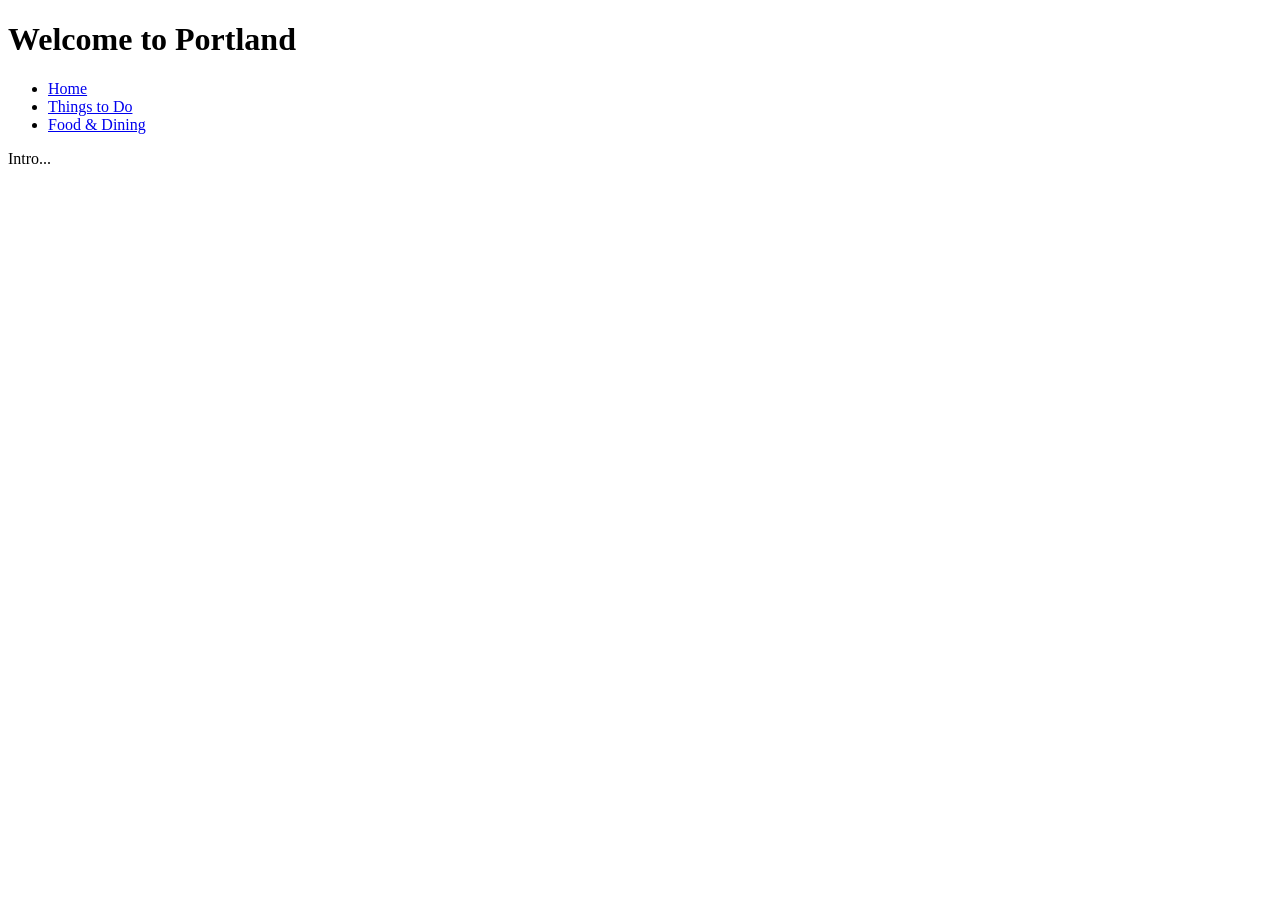
==== portland-local-guide/index.html @ dcd96c6d "uploaded project files" ====
<!DOCTYPE html>
<html lang="en">
<head>
    <meta charset="UTF-8">
    <meta name="viewport" content="width=device-width, initial-scale=1.0">
    <title>Portland Local Guide</title>
    <link rel="stylesheet" href="css/style.css">
</head>
<body>
    <header>
        <h1>Welcome to Portland</h1>
        <nav>
            <ul>
                <li><a href="index.html">Home</a></li>
                <li><a href="things-to-do.html">Things to Do</a></li>
                <li><a href="food-dining.html">Food & Dining</a></li>
            </ul>
        </nav>
    </header>
    <main>
        <p>Intro...</p>
    </main>
</body>
</html>
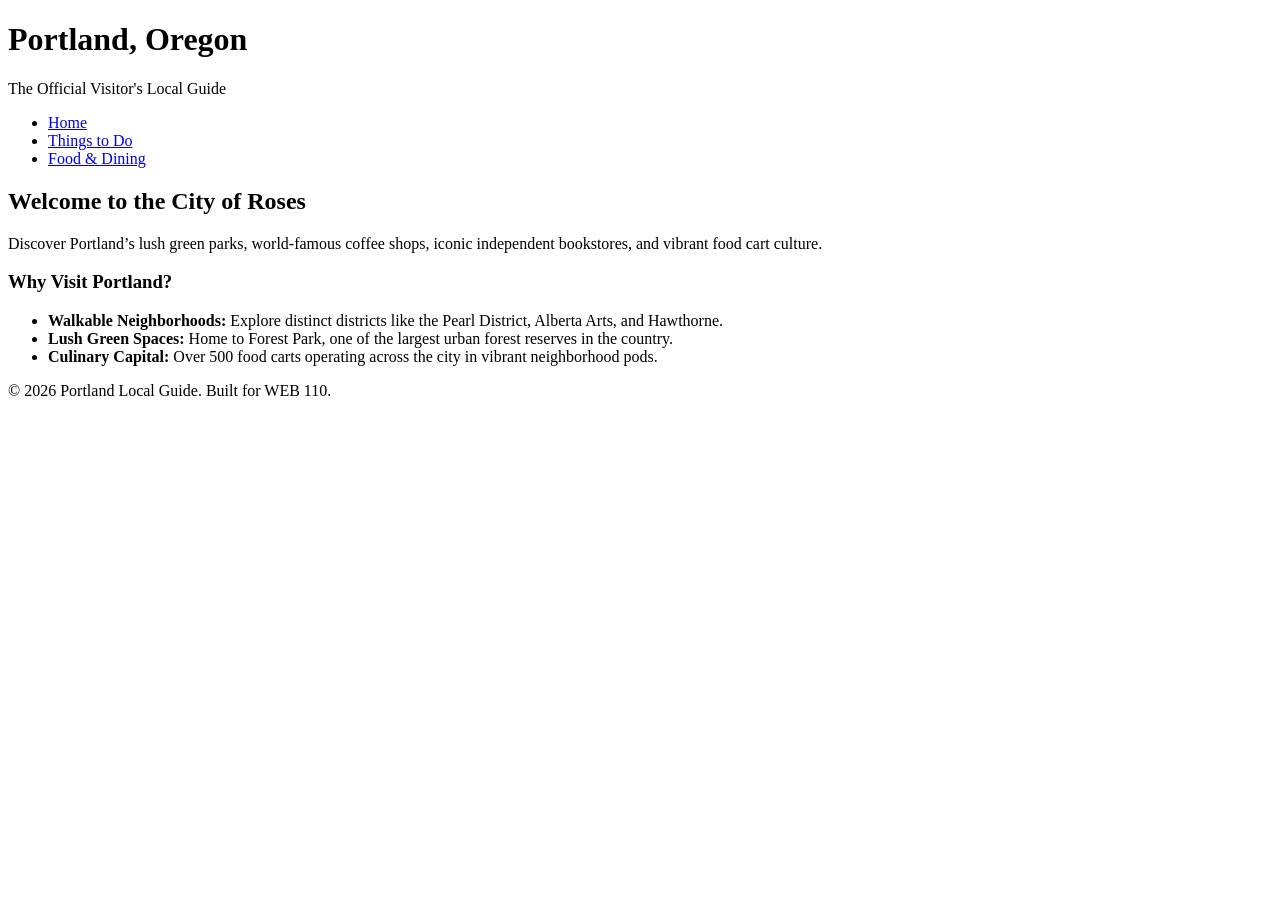
==== commit 0e29596b: "Week 10 updated index.html Updated the HTML structure and content for the Portland Local Guide page," ====
--- a/portland-local-guide/index.html
+++ b/portland-local-guide/index.html
@@ -1,24 +1,45 @@
 <!DOCTYPE html>
 <html lang="en">
 <head>
-    <meta charset="UTF-8">
-    <meta name="viewport" content="width=device-width, initial-scale=1.0">
-    <title>Portland Local Guide</title>
-    <link rel="stylesheet" href="css/style.css">
+  <meta charset="UTF-8">
+  <meta name="viewport" content="width=device-width, initial-scale=1.0">
+  <title>Portland Local Guide | Home</title>
+  <link rel="stylesheet" href="css/style.css">
 </head>
 <body>
-    <header>
-        <h1>Welcome to Portland</h1>
-        <nav>
-            <ul>
-                <li><a href="index.html">Home</a></li>
-                <li><a href="things-to-do.html">Things to Do</a></li>
-                <li><a href="food-dining.html">Food & Dining</a></li>
-            </ul>
-        </nav>
-    </header>
-    <main>
-        <p>Intro...</p>
-    </main>
+
+  <header>
+    <h1>Portland, Oregon</h1>
+    <p>The Official Visitor's Local Guide</p>
+    <nav>
+      <ul>
+        <li><a href="index.html">Home</a></li>
+        <li><a href="things-to-do.html">Things to Do</a></li>
+        <li><a href="food-dining.html">Food &amp; Dining</a></li>
+      </ul>
+    </nav>
+  </header>
+
+  <main>
+    <section class="hero">
+      <h2>Welcome to the City of Roses</h2>
+      <p>Discover Portland’s lush green parks, world-famous coffee shops, iconic independent bookstores, and vibrant food cart culture.</p>
+      <!-- TODO: Add hero image of Portland skyline or Mount Hood -->
+    </section>
+
+    <section class="highlights">
+      <h3>Why Visit Portland?</h3>
+      <ul>
+        <li><strong>Walkable Neighborhoods:</strong> Explore distinct districts like the Pearl District, Alberta Arts, and Hawthorne.</li>
+        <li><strong>Lush Green Spaces:</strong> Home to Forest Park, one of the largest urban forest reserves in the country.</li>
+        <li><strong>Culinary Capital:</strong> Over 500 food carts operating across the city in vibrant neighborhood pods.</li>
+      </ul>
+    </section>
+  </main>
+
+  <footer>
+    <p>&copy; 2026 Portland Local Guide. Built for WEB 110.</p>
+  </footer>
+
 </body>
-</html>+</html>
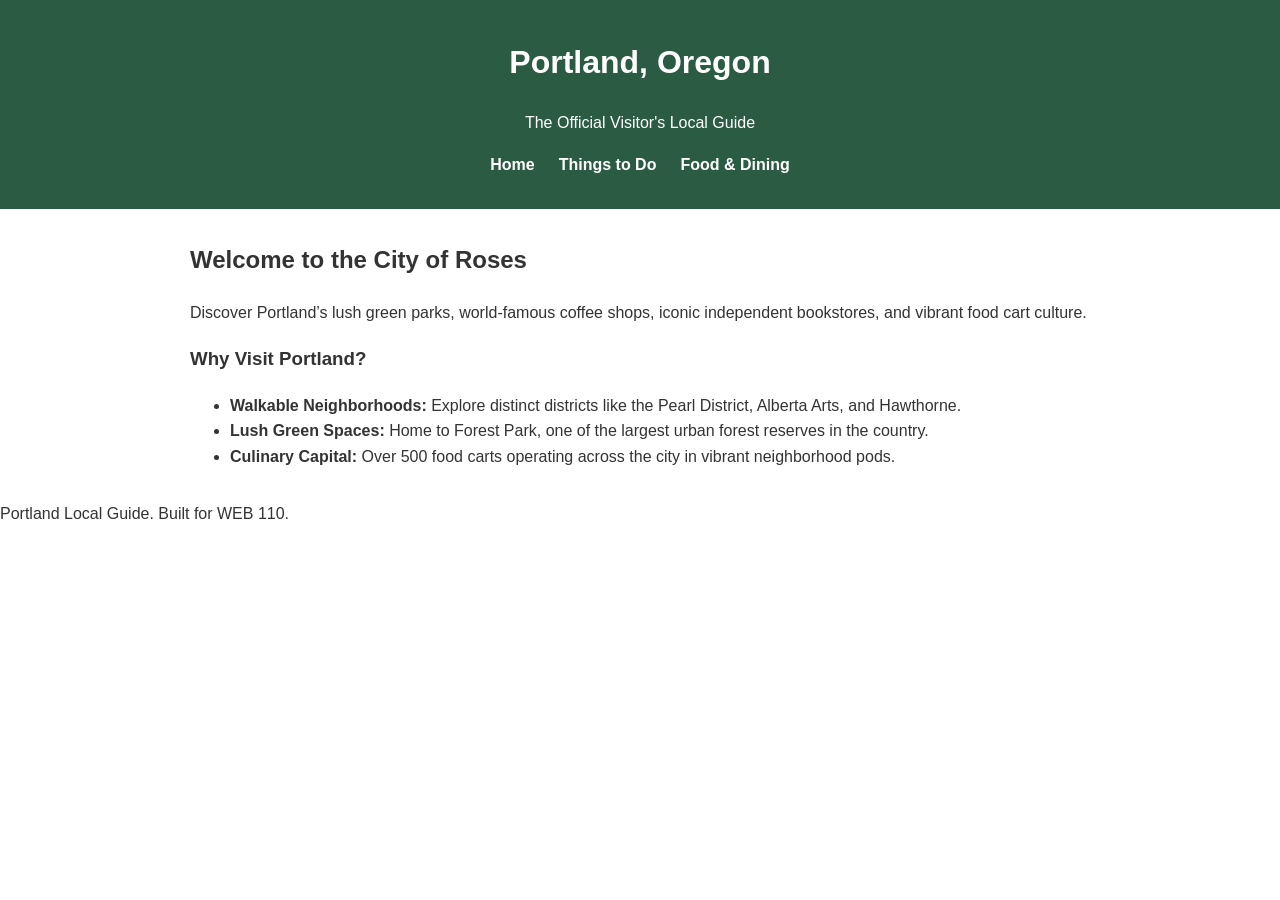
==== commit 1979f3b6: "Fix stylesheet path and update footer text Updated the stylesheet link to use 'CSS/styles.css' and r" ====
--- a/portland-local-guide/index.html
+++ b/portland-local-guide/index.html
@@ -4,7 +4,7 @@
   <meta charset="UTF-8">
   <meta name="viewport" content="width=device-width, initial-scale=1.0">
   <title>Portland Local Guide | Home</title>
-  <link rel="stylesheet" href="css/style.css">
+  <link rel="stylesheet" href="CSS/styles.css">
 </head>
 <body>
 
@@ -38,7 +38,7 @@
   </main>
 
   <footer>
-    <p>&copy; 2026 Portland Local Guide. Built for WEB 110.</p>
+    <p> Portland Local Guide. Built for WEB 110.</p>
   </footer>
 
 </body>
--- a/portland-local-guide/CSS/styles.css
+++ b/portland-local-guide/CSS/styles.css
@@ -0,0 +1,56 @@
+/* General Layout */
+body {
+  font-family: Arial, Helvetica, sans-serif;
+  line-height: 1.6;
+  margin: 0;
+  padding: 0;
+  color: #333;
+}
+
+header {
+  background-color: #2b5b43; /* Forest Green */
+  color: #fff;
+  padding: 1rem;
+  text-align: center;
+}
+
+nav ul {
+  list-style: none;
+  padding: 0;
+  display: flex;
+  justify-content: center;
+  gap: 1.5rem;
+}
+
+nav a {
+  color: #fff;
+  text-decoration: none;
+  font-weight: bold;
+}
+
+nav a:hover {
+  text-decoration: underline;
+}
+
+main {
+  max-width: 900px;
+  margin: 2rem auto;
+  padding: 0 1rem;
+}
+
+/* Card Styling */
+.card-container {
+  display: flex;
+  flex-wrap: wrap;
+  gap: 1.5rem;
+  margin-top: 1rem;
+}
+
+.card {
+  border: 1px solid #ddd;
+  border-radius: 8px;
+  padding: 1rem;
+  flex: 1 1 calc(33.333% - 1.5rem);
+  box-shadow: 0 2px 5px rgba(0,0,0,0.1);
+  background-color: #fdfdfd;
+}
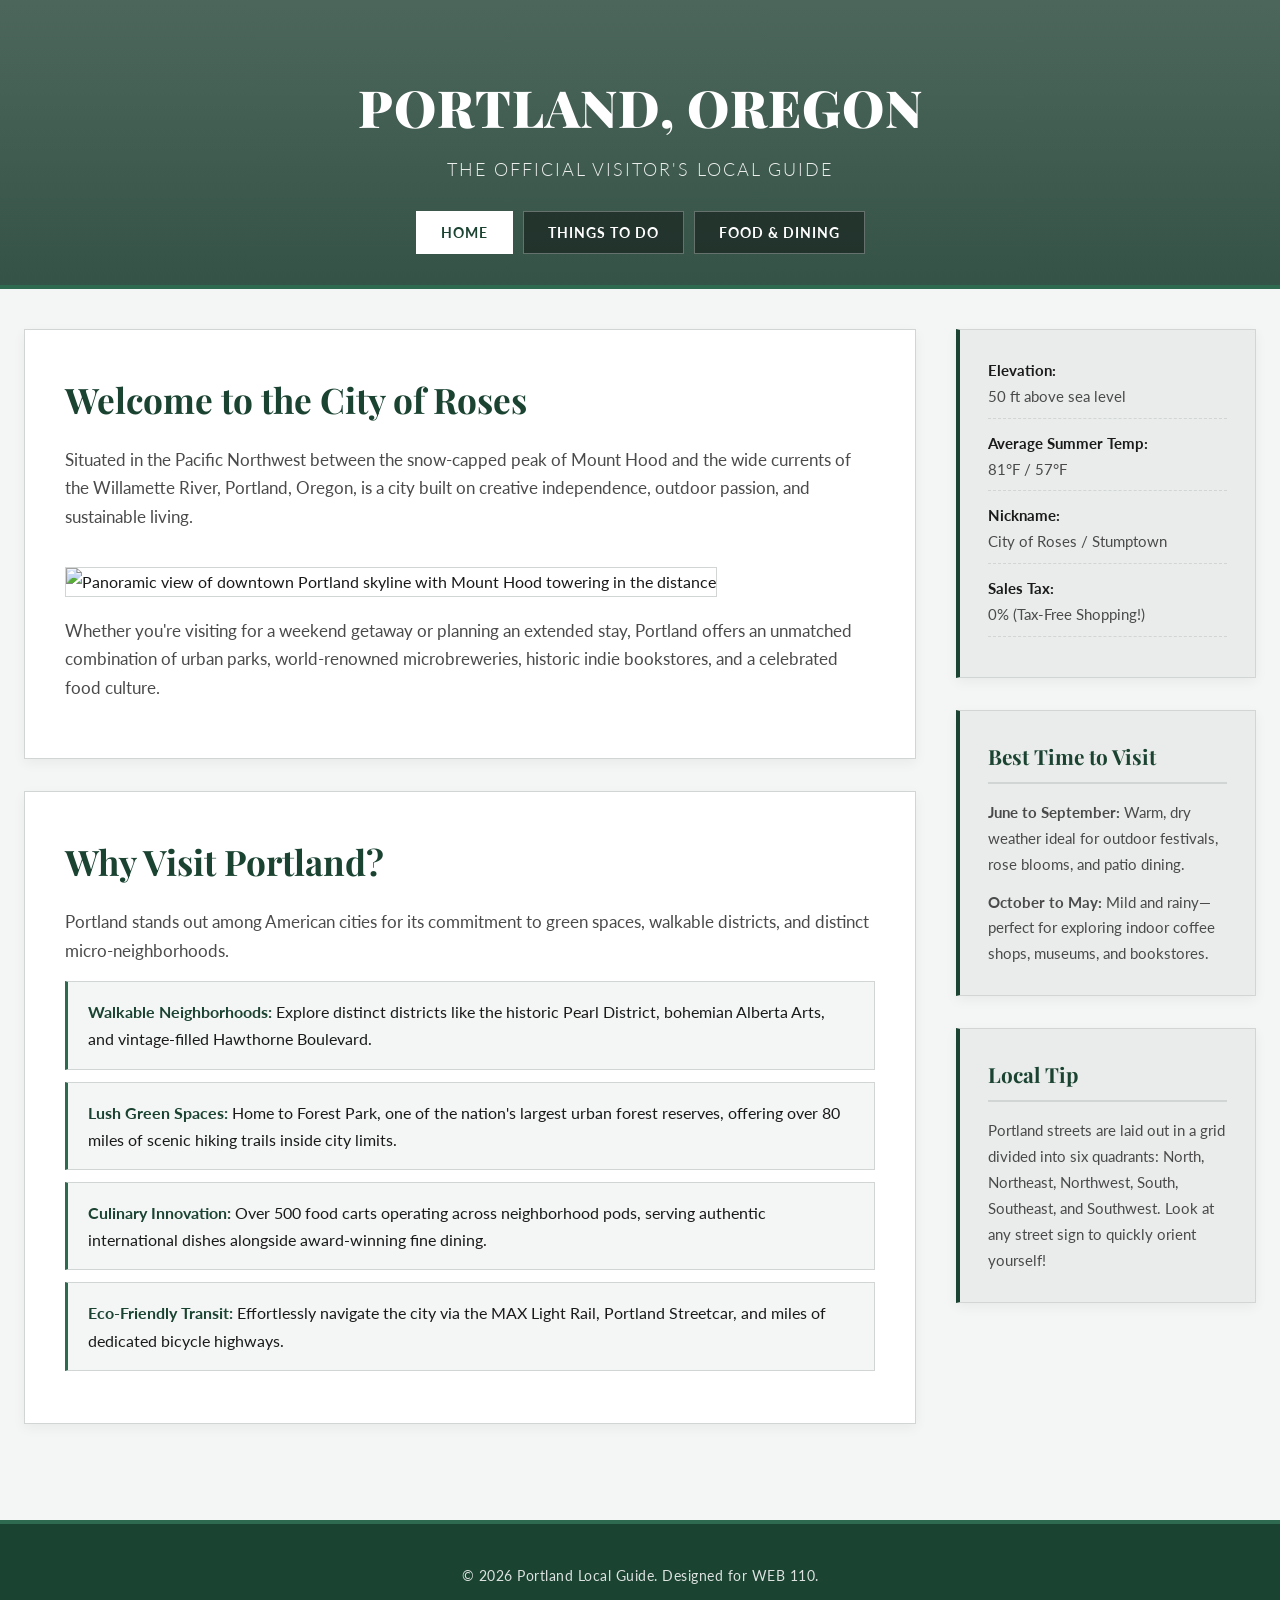
==== commit 628f8361: "Week 11 index.html Updated the structure and content of the Portland Local Guide homepage, including" ====
--- a/portland-local-guide/index.html
+++ b/portland-local-guide/index.html
@@ -8,37 +8,71 @@
 </head>
 <body>
 
-  <header>
-    <h1>Portland, Oregon</h1>
-    <p>The Official Visitor's Local Guide</p>
-    <nav>
-      <ul>
-        <li><a href="index.html">Home</a></li>
-        <li><a href="things-to-do.html">Things to Do</a></li>
-        <li><a href="food-dining.html">Food &amp; Dining</a></li>
-      </ul>
-    </nav>
+  <!-- Banner -->
+  <header class="top-banner">
+    <div class="banner-content">
+      <h1>Portland, Oregon</h1>
+      <p>The Official Visitor's Local Guide</p>
+      <nav>
+        <ul>
+          <li><a href="index.html" class="active">Home</a></li>
+          <li><a href="things-to-do.html">Things to Do</a></li>
+          <li><a href="food-dining.html">Food &amp; Dining</a></li>
+        </ul>
+      </nav>
+    </div>
   </header>
 
-  <main>
-    <section class="hero">
-      <h2>Welcome to the City of Roses</h2>
-      <p>Discover Portland’s lush green parks, world-famous coffee shops, iconic independent bookstores, and vibrant food cart culture.</p>
-      <!-- TODO: Add hero image of Portland skyline or Mount Hood -->
-    </section>
+  <div class="page-wrapper">
+    <!-- Body Content -->
+    <main>
+      <section class="hero-box">
+        <h2>Welcome to the City of Roses</h2>
+        <p>Situated in the Pacific Northwest between the snow-capped peak of Mount Hood and the wide currents of the Willamette River, Portland, Oregon, is a city built on creative independence, outdoor passion, and sustainable living.</p>
+        
+        <img src="Images/portland_skyline.jpg" alt="Panoramic view of downtown Portland skyline with Mount Hood towering in the distance" class="hero-image">
+        
+        <p>Whether you're visiting for a weekend getaway or planning an extended stay, Portland offers an unmatched combination of urban parks, world-renowned microbreweries, historic indie bookstores, and a celebrated food culture.</p>
+      </section>
 
-    <section class="highlights">
-      <h3>Why Visit Portland?</h3>
-      <ul>
-        <li><strong>Walkable Neighborhoods:</strong> Explore distinct districts like the Pearl District, Alberta Arts, and Hawthorne.</li>
-        <li><strong>Lush Green Spaces:</strong> Home to Forest Park, one of the largest urban forest reserves in the country.</li>
-        <li><strong>Culinary Capital:</strong> Over 500 food carts operating across the city in vibrant neighborhood pods.</li>
-      </ul>
-    </section>
-  </main>
+      <section class="intro-box">
+        <h2>Why Visit Portland?</h2>
+        <p>Portland stands out among American cities for its commitment to green spaces, walkable districts, and distinct micro-neighborhoods.</p>
+        <ul class="highlights-list">
+          <li><strong>Walkable Neighborhoods:</strong> Explore distinct districts like the historic Pearl District, bohemian Alberta Arts, and vintage-filled Hawthorne Boulevard.</li>
+          <li><strong>Lush Green Spaces:</strong> Home to Forest Park, one of the nation's largest urban forest reserves, offering over 80 miles of scenic hiking trails inside city limits.</li>
+          <li><strong>Culinary Innovation:</strong> Over 500 food carts operating across neighborhood pods, serving authentic international dishes alongside award-winning fine dining.</li>
+          <li><strong>Eco-Friendly Transit:</strong> Effortlessly navigate the city via the MAX Light Rail, Portland Streetcar, and miles of dedicated bicycle highways.</li>
+        </ul>
+      </section>
+    </main>
+
+    <!-- Sidebar -->
+    <aside class="sidebar">
+      <div class="widget">
+        <ul>
+          <li><strong>Elevation:</strong> 50 ft above sea level</li>
+          <li><strong>Average Summer Temp:</strong> 81°F / 57°F</li>
+          <li><strong>Nickname:</strong> City of Roses / Stumptown</li>
+          <li><strong>Sales Tax:</strong> 0% (Tax-Free Shopping!)</li>
+        </ul>
+      </div>
+
+      <div class="widget">
+        <h3>Best Time to Visit</h3>
+        <p><strong>June to September:</strong> Warm, dry weather ideal for outdoor festivals, rose blooms, and patio dining.</p>
+        <p style="margin-top: 0.75rem;"><strong>October to May:</strong> Mild and rainy—perfect for exploring indoor coffee shops, museums, and bookstores.</p>
+      </div>
+
+      <div class="widget">
+        <h3>Local Tip</h3>
+        <p>Portland streets are laid out in a grid divided into six quadrants: North, Northeast, Northwest, South, Southeast, and Southwest. Look at any street sign to quickly orient yourself!</p>
+      </div>
+    </aside>
+  </div>
 
   <footer>
-    <p> Portland Local Guide. Built for WEB 110.</p>
+    <p>&copy; 2026 Portland Local Guide. Designed for WEB 110.</p>
   </footer>
 
 </body>
--- a/portland-local-guide/CSS/styles.css
+++ b/portland-local-guide/CSS/styles.css
@@ -1,56 +1,319 @@
-/* General Layout */
-body {
-  font-family: Arial, Helvetica, sans-serif;
-  line-height: 1.6;
+@import url('https://fonts.googleapis.com/css2?family=Lato:ital,wght@0,300;0,400;0,700;1,400&family=Playfair+Display:wght@500;700;900&display=swap');
+
+:root {
+  --primary-color: #1b4332;
+  --accent-color: #2d6a4f;
+  --light-bg: #f4f6f5;
+  --sidebar-bg: #e9ecea;
+  --card-bg: #ffffff;
+  --text-dark: #1a1a1a;
+  --text-muted: #4a4a4a;
+  --border-color: #d1d5d3;
+  --font-serif: 'Playfair Display', Georgia, serif;
+  --font-sans: 'Lato', 'Segoe UI', sans-serif;
+  --shadow-square: 0 4px 12px rgba(0, 0, 0, 0.05);
+}
+
+* {
+  box-sizing: border-box;
   margin: 0;
   padding: 0;
-  color: #333;
-}
-
-header {
-  background-color: #2b5b43; /* Forest Green */
-  color: #fff;
-  padding: 1rem;
+  border-radius: 0 !important;
+}
+
+body {
+  font-family: var(--font-sans);
+  color: var(--text-dark);
+  background-color: var(--light-bg);
+  line-height: 1.7;
+}
+
+header.top-banner {
+  background: linear-gradient(rgba(20, 54, 40, 0.75), rgba(20, 54, 40, 0.85)),
+              url('../Images/portland_skyline.jpg') center/cover no-repeat;
+  color: #ffffff;
+  padding: 4rem 2rem 2.5rem 2rem;
   text-align: center;
-}
-
-nav ul {
+  border-bottom: 4px solid var(--accent-color);
+
+  .banner-content {
+    max-width: 900px;
+    margin: 0 auto;
+
+    h1 {
+      font-family: var(--font-serif);
+      font-size: 3.2rem;
+      font-weight: 900;
+      letter-spacing: 1px;
+      margin-bottom: 0.2rem;
+      text-transform: uppercase;
+    }
+
+    p {
+      font-size: 1.15rem;
+      font-weight: 300;
+      letter-spacing: 2px;
+      text-transform: uppercase;
+      margin-bottom: 2rem;
+      opacity: 0.9;
+    }
+  }
+
+  nav {
+    display: flex;
+    justify-content: center;
+
+    ul {
+      display: flex;
+      flex-wrap: wrap;
+      gap: 10px;
+      list-style: none;
+
+      li a {
+        color: #ffffff;
+        text-decoration: none;
+        font-family: var(--font-sans);
+        font-weight: 700;
+        font-size: 0.9rem;
+        letter-spacing: 1px;
+        text-transform: uppercase;
+        padding: 12px 24px;
+        background-color: rgba(0, 0, 0, 0.4);
+        border: 1px solid rgba(255, 255, 255, 0.3);
+        transition: all 0.25s ease;
+
+        &:hover, &.active {
+          background-color: #ffffff;
+          color: var(--primary-color);
+          border-color: #ffffff;
+        }
+      }
+    }
+  }
+}
+
+.page-wrapper {
+  max-width: 1280px;
+  margin: 2.5rem auto;
+  padding: 0 1.5rem;
+  display: grid;
+  grid-template-columns: minmax(0, 1fr) 300px;
+  gap: 2.5rem;
+}
+
+main {
+  min-width: 0;
+}
+
+aside.sidebar {
+  display: flex;
+  flex-direction: column;
+  gap: 2rem;
+
+  .widget {
+    background-color: var(--sidebar-bg);
+    padding: 1.75rem;
+    border: 1px solid var(--border-color);
+    border-left: 4px solid var(--primary-color);
+    box-shadow: var(--shadow-square);
+
+    h3 {
+      font-family: var(--font-serif);
+      font-size: 1.3rem;
+      color: var(--primary-color);
+      margin-bottom: 1rem;
+      border-bottom: 2px solid var(--border-color);
+      padding-bottom: 0.5rem;
+    }
+
+    p, ul {
+      font-size: 0.95rem;
+      color: var(--text-muted);
+    }
+
+    ul {
+      list-style: none;
+
+      li {
+        margin-bottom: 0.75rem;
+        padding-bottom: 0.5rem;
+        border-bottom: 1px dashed var(--border-color);
+
+        strong {
+          color: var(--text-dark);
+          display: block;
+        }
+      }
+    }
+  }
+}
+
+.hero-box, .intro-box {
+  background-color: var(--card-bg);
+  padding: 2.5rem;
+  border: 1px solid var(--border-color);
+  margin-bottom: 2rem;
+  box-shadow: var(--shadow-square);
+
+  h2 {
+    font-family: var(--font-serif);
+    font-size: 2.2rem;
+    color: var(--primary-color);
+    margin-bottom: 1rem;
+  }
+
+  p {
+    color: var(--text-muted);
+    font-size: 1.05rem;
+    margin-bottom: 1rem;
+  }
+}
+
+.hero-image {
+  width: 100%;
+  height: 380px;
+  object-fit: cover;
+  border: 1px solid var(--border-color);
+  margin: 1.25rem 0;
+}
+
+.highlights-list {
   list-style: none;
-  padding: 0;
-  display: flex;
-  justify-content: center;
-  gap: 1.5rem;
-}
-
-nav a {
-  color: #fff;
-  text-decoration: none;
-  font-weight: bold;
-}
-
-nav a:hover {
-  text-decoration: underline;
-}
-
-main {
-  max-width: 900px;
-  margin: 2rem auto;
-  padding: 0 1rem;
-}
-
-/* Card Styling */
+  margin-top: 1rem;
+
+  li {
+    background-color: var(--light-bg);
+    padding: 1rem 1.25rem;
+    margin-bottom: 0.75rem;
+    border-left: 3px solid var(--accent-color);
+    border-top: 1px solid var(--border-color);
+    border-right: 1px solid var(--border-color);
+    border-bottom: 1px solid var(--border-color);
+
+    strong {
+      color: var(--primary-color);
+    }
+  }
+}
+
 .card-container {
   display: flex;
   flex-wrap: wrap;
-  gap: 1.5rem;
-  margin-top: 1rem;
+  gap: 1.75rem;
 }
 
 .card {
-  border: 1px solid #ddd;
-  border-radius: 8px;
-  padding: 1rem;
-  flex: 1 1 calc(33.333% - 1.5rem);
-  box-shadow: 0 2px 5px rgba(0,0,0,0.1);
-  background-color: #fdfdfd;
-}+  background-color: var(--card-bg);
+  flex: 1 1 250px;
+  min-width: 0;
+  padding: 1.75rem;
+  border: 1px solid var(--border-color);
+  border-top: 4px solid var(--primary-color);
+  box-shadow: var(--shadow-square);
+  transition: transform 0.2s ease, box-shadow 0.2s ease;
+
+  &:hover {
+    transform: translateY(-3px);
+    box-shadow: 0 8px 16px rgba(0, 0, 0, 0.1);
+  }
+
+  img {
+    width: 100%;
+    height: 190px;
+    object-fit: cover;
+    border: 1px solid var(--border-color);
+    margin-bottom: 1.25rem;
+  }
+
+  .card-tag {
+    display: block;
+    font-size: 0.75rem;
+    font-weight: 700;
+    letter-spacing: 1px;
+    text-transform: uppercase;
+    color: var(--accent-color);
+    margin-bottom: 0.4rem;
+  }
+
+  h3 {
+    font-family: var(--font-serif);
+    font-size: 1.4rem;
+    color: var(--primary-color);
+    margin-bottom: 0.75rem;
+  }
+
+  p {
+    font-size: 0.95rem;
+    color: var(--text-muted);
+    line-height: 1.6;
+  }
+}
+
+footer {
+  background-color: var(--primary-color);
+  color: #ffffff;
+  text-align: center;
+  padding: 2.5rem 1rem;
+  margin-top: 4rem;
+  border-top: 4px solid var(--accent-color);
+
+  p {
+    font-size: 0.9rem;
+    opacity: 0.85;
+    letter-spacing: 0.5px;
+  }
+}
+
+@media (max-width: 850px) {
+  .page-wrapper {
+    grid-template-columns: 1fr;
+    margin: 1.5rem auto;
+    padding: 0 1rem;
+    gap: 1.5rem;
+  }
+
+  aside.sidebar {
+    width: 100%;
+    margin-top: 1rem;
+  }
+
+  .card-container {
+    display: flex;
+    flex-direction: column;
+    gap: 1.5rem;
+  }
+
+  .card {
+    width: 100%;
+    flex: 1 1 100%;
+    flex-basis: 100%;
+  }
+}
+
+@media (max-width: 600px) {
+  header.top-banner {
+    padding: 2.5rem 1rem 1.5rem 1rem;
+
+    .banner-content h1 {
+      font-size: 2.2rem;
+    }
+
+    nav ul {
+      flex-direction: column;
+      width: 100%;
+
+      li a {
+        display: block;
+        width: 100%;
+      }
+    }
+  }
+
+  .hero-box, .intro-box {
+    padding: 1.5rem;
+  }
+
+  .hero-image {
+    height: 240px;
+  }
+}
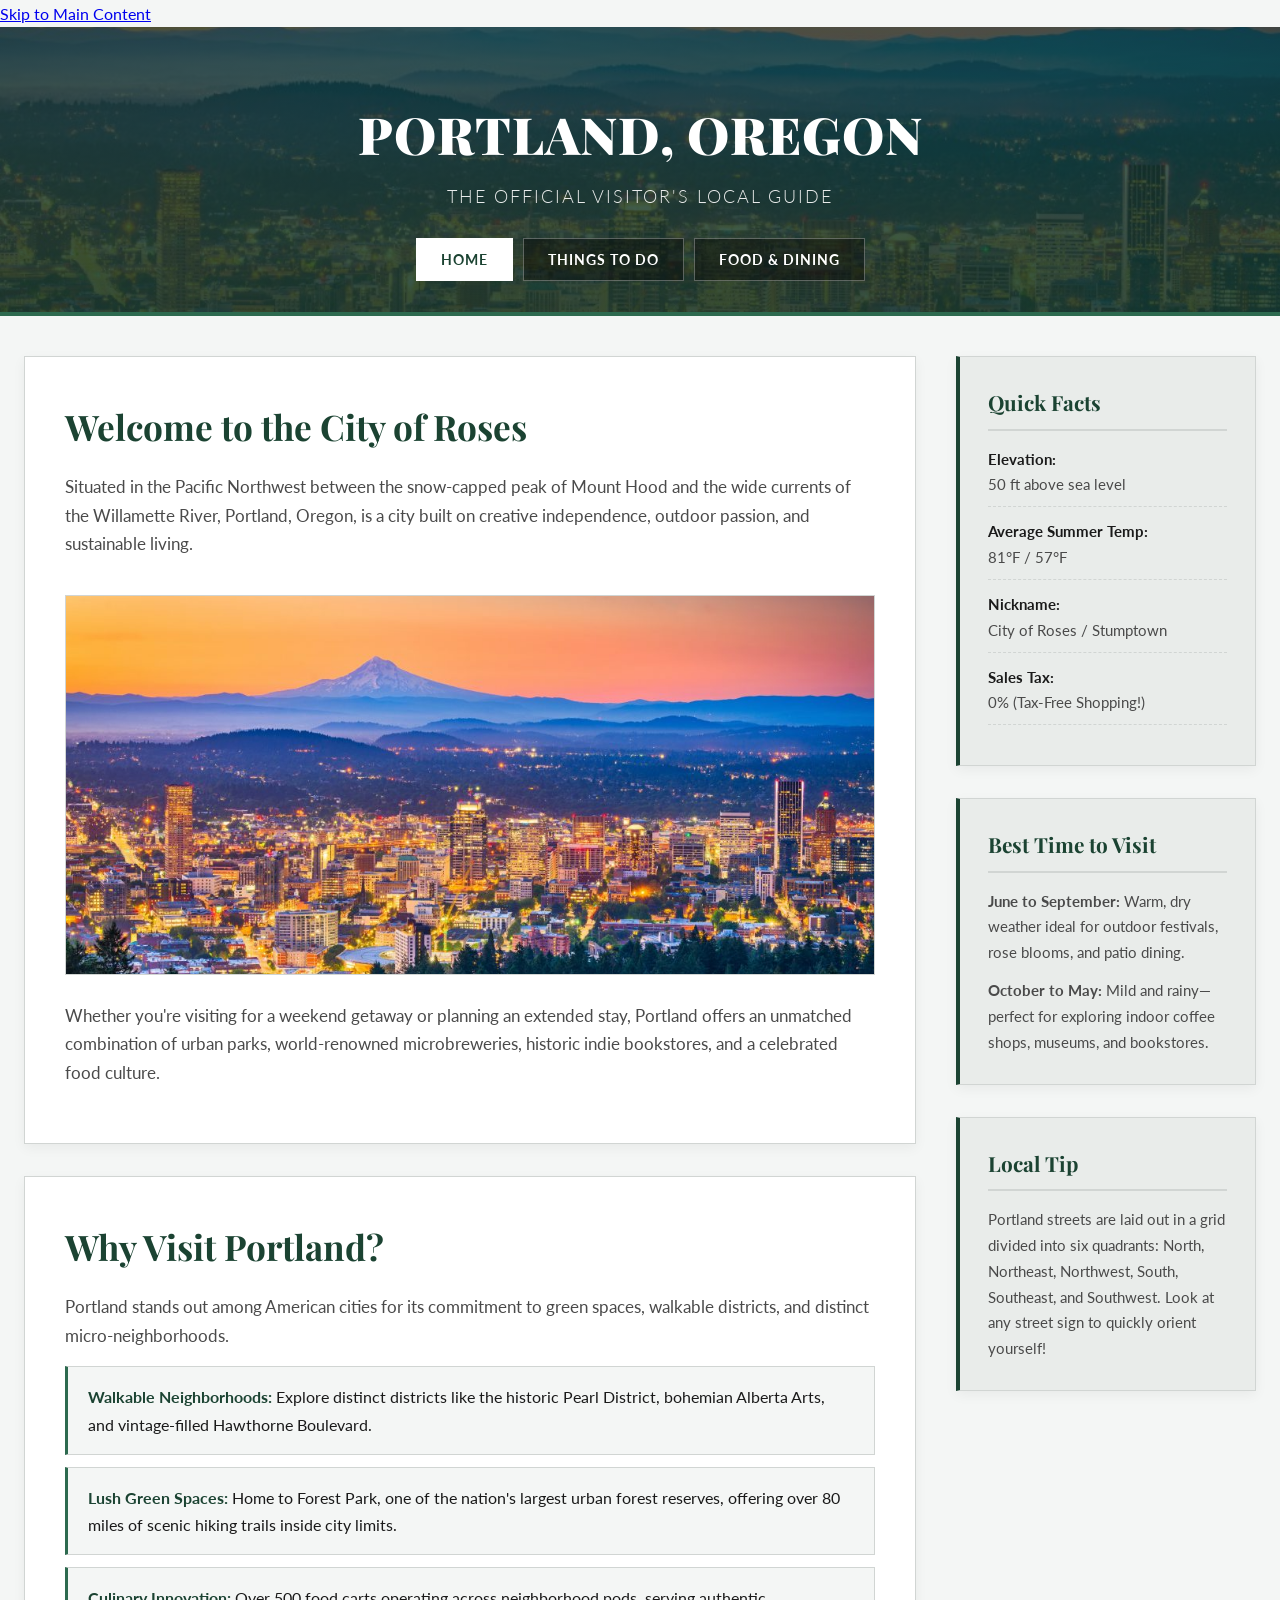
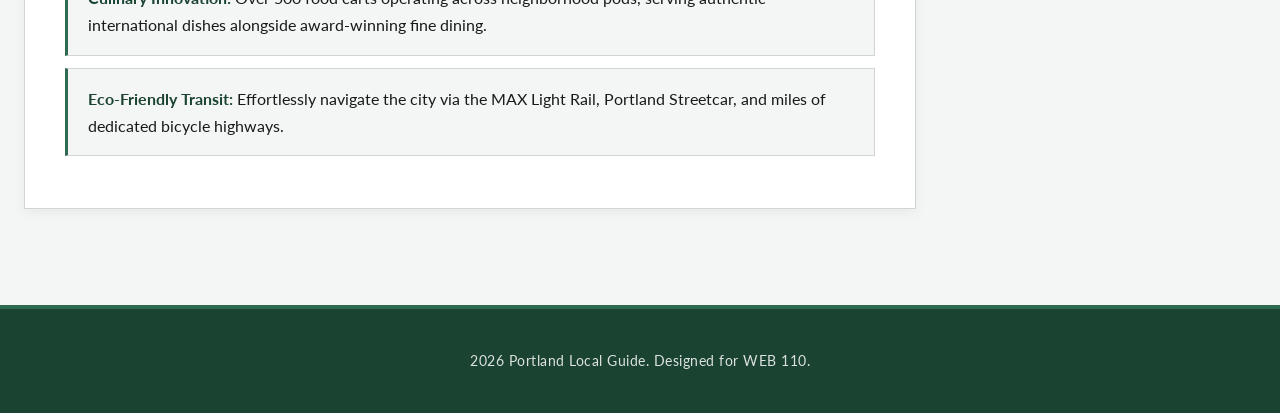
==== commit dcddc5dd: "updated accessibility (Module 12)" ====
--- a/portland-local-guide/index.html
+++ b/portland-local-guide/index.html
@@ -8,6 +8,10 @@
 </head>
 <body>
 
+  <a href="#main-content" class="skip-link">
+    Skip to Main Content
+  </a>
+
   <!-- Banner -->
   <header class="top-banner">
     <div class="banner-content">
@@ -15,7 +19,7 @@
       <p>The Official Visitor's Local Guide</p>
       <nav>
         <ul>
-          <li><a href="index.html" class="active">Home</a></li>
+          <li><a href="index.html" class="active" aria-current="page">Home</a></li>
           <li><a href="things-to-do.html">Things to Do</a></li>
           <li><a href="food-dining.html">Food &amp; Dining</a></li>
         </ul>
@@ -25,7 +29,7 @@
 
   <div class="page-wrapper">
     <!-- Body Content -->
-    <main>
+    <main id="main-content">
       <section class="hero-box">
         <h2>Welcome to the City of Roses</h2>
         <p>Situated in the Pacific Northwest between the snow-capped peak of Mount Hood and the wide currents of the Willamette River, Portland, Oregon, is a city built on creative independence, outdoor passion, and sustainable living.</p>
@@ -50,6 +54,7 @@
     <!-- Sidebar -->
     <aside class="sidebar">
       <div class="widget">
+	<h3>Quick Facts</h3>
         <ul>
           <li><strong>Elevation:</strong> 50 ft above sea level</li>
           <li><strong>Average Summer Temp:</strong> 81°F / 57°F</li>
@@ -72,7 +77,7 @@
   </div>
 
   <footer>
-    <p>&copy; 2026 Portland Local Guide. Designed for WEB 110.</p>
+    <p> 2026 Portland Local Guide. Designed for WEB 110.</p>
   </footer>
 
 </body>
